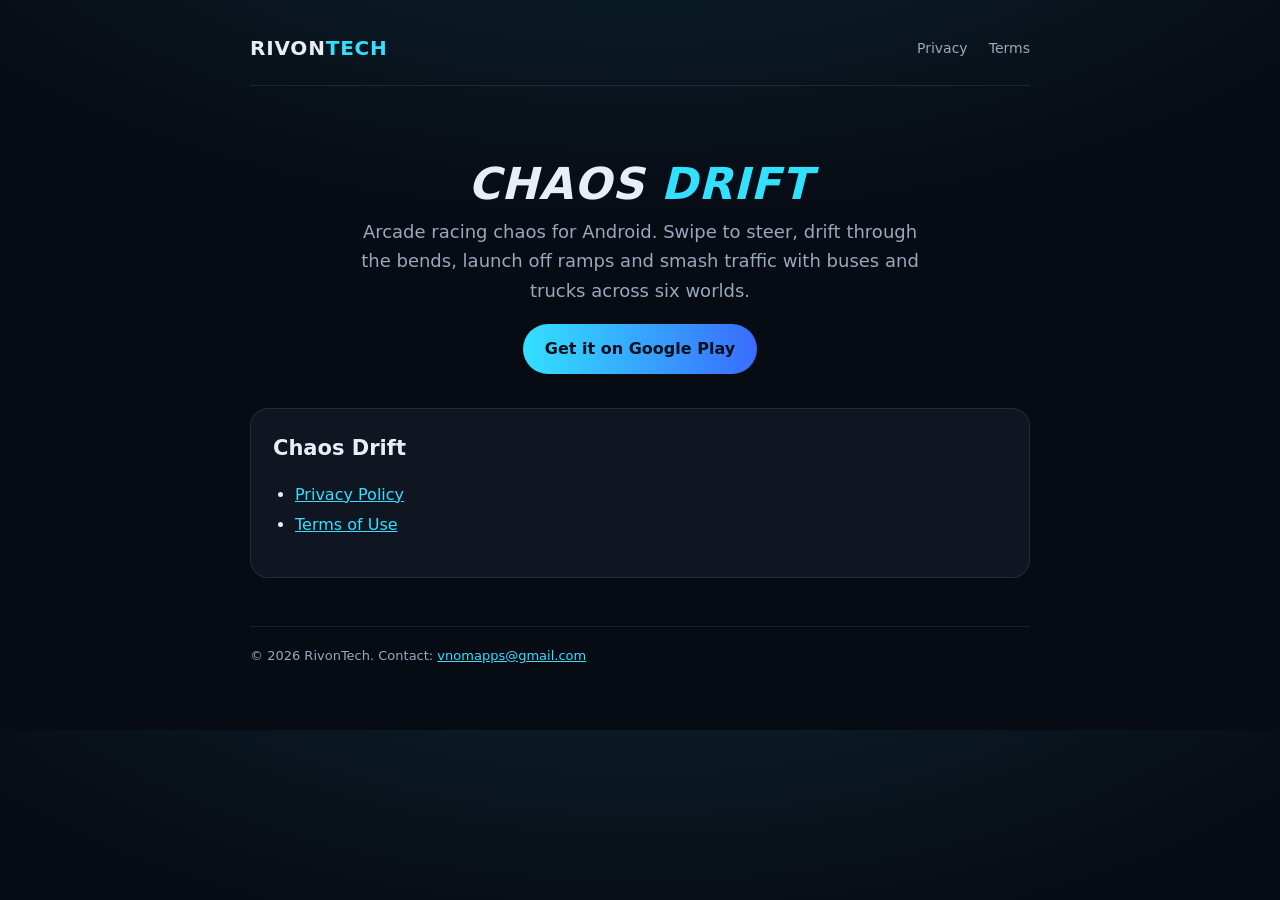
==== index.html @ 38b8dbb4 "RivonTech site: Chaos Drift privacy policy, terms of use and app-ads.txt Co-Authored-By: Claude Opus" ====
<!doctype html>
<html lang="en">
<head>
  <meta charset="utf-8">
  <meta name="viewport" content="width=device-width, initial-scale=1">
  <title>RivonTech</title>
  <meta name="description" content="RivonTech makes mobile games, including Chaos Drift, an arcade racing game for Android.">
  <link rel="stylesheet" href="styles.css">
</head>
<body>
  <div class="wrap">
    <header class="site">
      <a class="brand" href="./">RIVON<span>TECH</span></a>
      <nav>
        <a href="chaos-drift/privacy-policy.html">Privacy</a>
        <a href="chaos-drift/terms.html">Terms</a>
      </nav>
    </header>

    <section class="hero">
      <h1>CHAOS <b>DRIFT</b></h1>
      <p>Arcade racing chaos for Android. Swipe to steer, drift through the bends, launch off ramps and smash traffic with buses and trucks across six worlds.</p>
      <a class="button" href="https://play.google.com/store/apps/details?id=com.rivontech.chaosdrift">Get it on Google Play</a>
    </section>

    <div class="card">
      <h2 style="margin-top:0">Chaos Drift</h2>
      <ul>
        <li><a href="chaos-drift/privacy-policy.html">Privacy Policy</a></li>
        <li><a href="chaos-drift/terms.html">Terms of Use</a></li>
      </ul>
    </div>

    <footer>
      &copy; 2026 RivonTech. Contact: <a href="mailto:vnomapps@gmail.com">vnomapps@gmail.com</a>
    </footer>
  </div>
</body>
</html>
---- styles.css ----
:root {
  --bg: #070b14;
  --panel: #0f1622;
  --line: rgba(255, 255, 255, 0.09);
  --text: #e8eef6;
  --dim: #9aa8bb;
  --accent: #33e0ff;
  --accent2: #3a6cff;
}

* { box-sizing: border-box; }

html { -webkit-text-size-adjust: 100%; }

body {
  margin: 0;
  background: radial-gradient(1200px 600px at 50% -200px, rgba(51, 224, 255, 0.14), transparent 70%), var(--bg);
  color: var(--text);
  font: 16px/1.65 system-ui, -apple-system, "Segoe UI", Roboto, sans-serif;
}

a { color: var(--accent); }

.wrap { max-width: 820px; margin: 0 auto; padding: 32px 20px 64px; }

header.site {
  display: flex;
  align-items: center;
  justify-content: space-between;
  gap: 12px;
  padding-bottom: 20px;
  border-bottom: 1px solid var(--line);
  margin-bottom: 32px;
}

.brand { font-weight: 800; font-size: 20px; letter-spacing: 0.04em; color: var(--text); text-decoration: none; }
.brand span { color: var(--accent); }

nav a { color: var(--dim); text-decoration: none; margin-left: 16px; font-size: 14px; }
nav a:hover { color: var(--text); }

h1 { font-size: 34px; line-height: 1.2; margin: 0 0 6px; }
h2 { font-size: 21px; margin: 36px 0 8px; }
h3 { font-size: 17px; margin: 22px 0 6px; }

.meta { color: var(--dim); font-size: 14px; margin-bottom: 28px; }

.card {
  background: var(--panel);
  border: 1px solid var(--line);
  border-radius: 18px;
  padding: 22px;
  margin: 18px 0;
}

.hero { text-align: center; padding: 40px 0 16px; }
.hero h1 { font-size: 44px; font-style: italic; letter-spacing: 0.02em; }
.hero h1 b { color: var(--accent); }
.hero p { color: var(--dim); font-size: 18px; margin: 6px auto 0; max-width: 560px; }

.button {
  display: inline-block;
  margin: 18px 8px 0;
  padding: 12px 22px;
  border-radius: 999px;
  background: linear-gradient(90deg, var(--accent), var(--accent2));
  color: #04101c;
  font-weight: 700;
  text-decoration: none;
}
.button.secondary { background: transparent; border: 1px solid var(--line); color: var(--text); }

ul { padding-left: 22px; }
li { margin: 4px 0; }

table { width: 100%; border-collapse: collapse; font-size: 15px; }
th, td { text-align: left; padding: 10px 8px; border-bottom: 1px solid var(--line); vertical-align: top; }
th { color: var(--dim); font-weight: 600; }

footer { color: var(--dim); font-size: 13px; border-top: 1px solid var(--line); margin-top: 48px; padding-top: 18px; }

@media (max-width: 560px) {
  h1 { font-size: 28px; }
  .hero h1 { font-size: 34px; }
  nav a { margin-left: 10px; }
  th, td { padding: 8px 4px; }
}
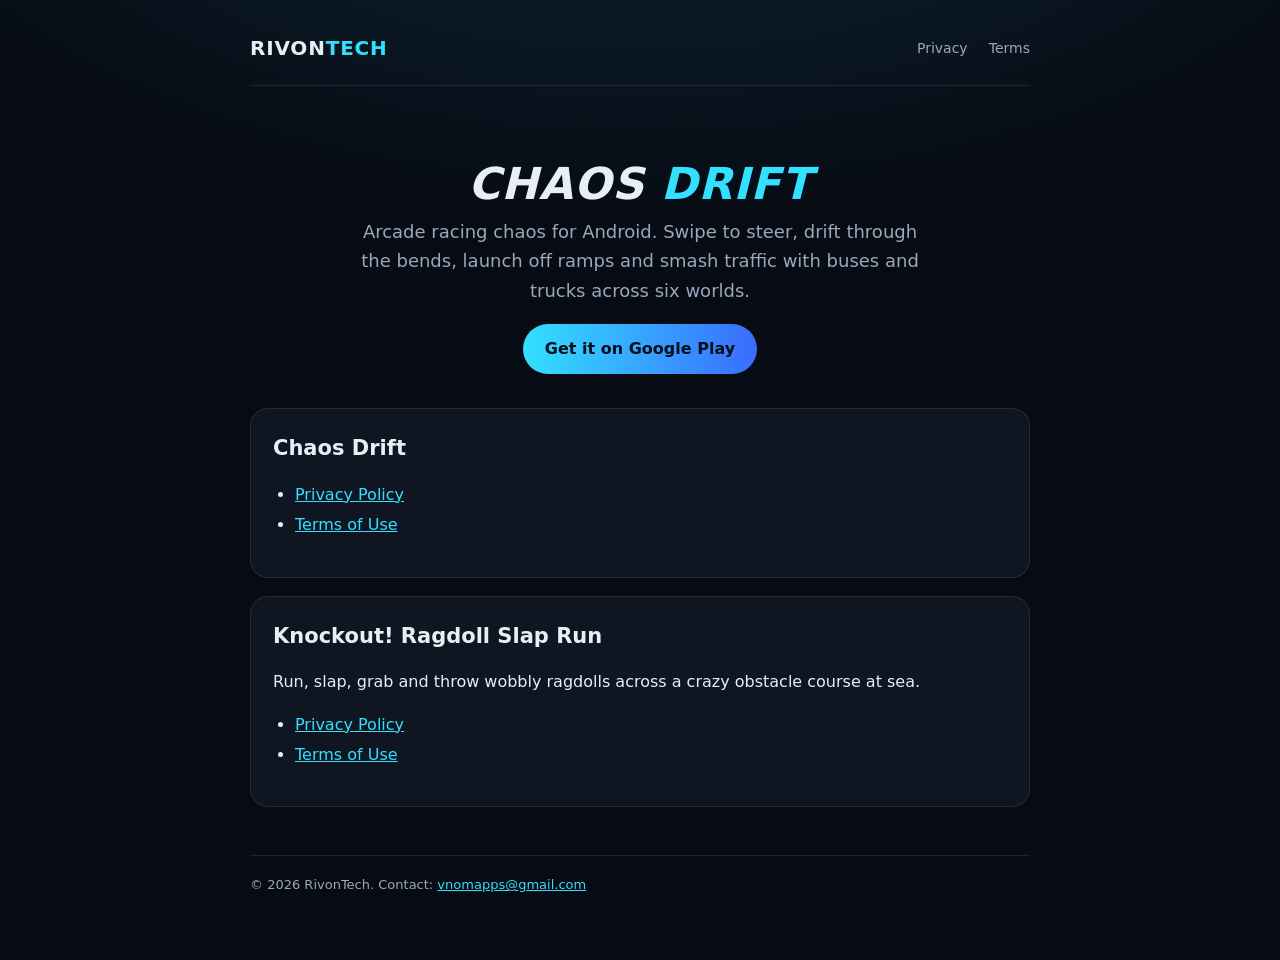
==== commit 1db5e516: "Add Knockout! privacy policy and terms of use Co-Authored-By: Claude Opus 5.5 <noreply@anthropic.com" ====
--- a/index.html
+++ b/index.html
@@ -4,7 +4,7 @@
   <meta charset="utf-8">
   <meta name="viewport" content="width=device-width, initial-scale=1">
   <title>RivonTech</title>
-  <meta name="description" content="RivonTech makes mobile games, including Chaos Drift, an arcade racing game for Android.">
+  <meta name="description" content="RivonTech makes mobile games for Android, including Chaos Drift and Knockout! Ragdoll Slap Run.">
   <link rel="stylesheet" href="styles.css">
 </head>
 <body>
@@ -31,6 +31,15 @@
       </ul>
     </div>
 
+    <div class="card">
+      <h2 style="margin-top:0">Knockout! Ragdoll Slap Run</h2>
+      <p>Run, slap, grab and throw wobbly ragdolls across a crazy obstacle course at sea.</p>
+      <ul>
+        <li><a href="knockout/privacy-policy.html">Privacy Policy</a></li>
+        <li><a href="knockout/terms.html">Terms of Use</a></li>
+      </ul>
+    </div>
+
     <footer>
       &copy; 2026 RivonTech. Contact: <a href="mailto:vnomapps@gmail.com">vnomapps@gmail.com</a>
     </footer>
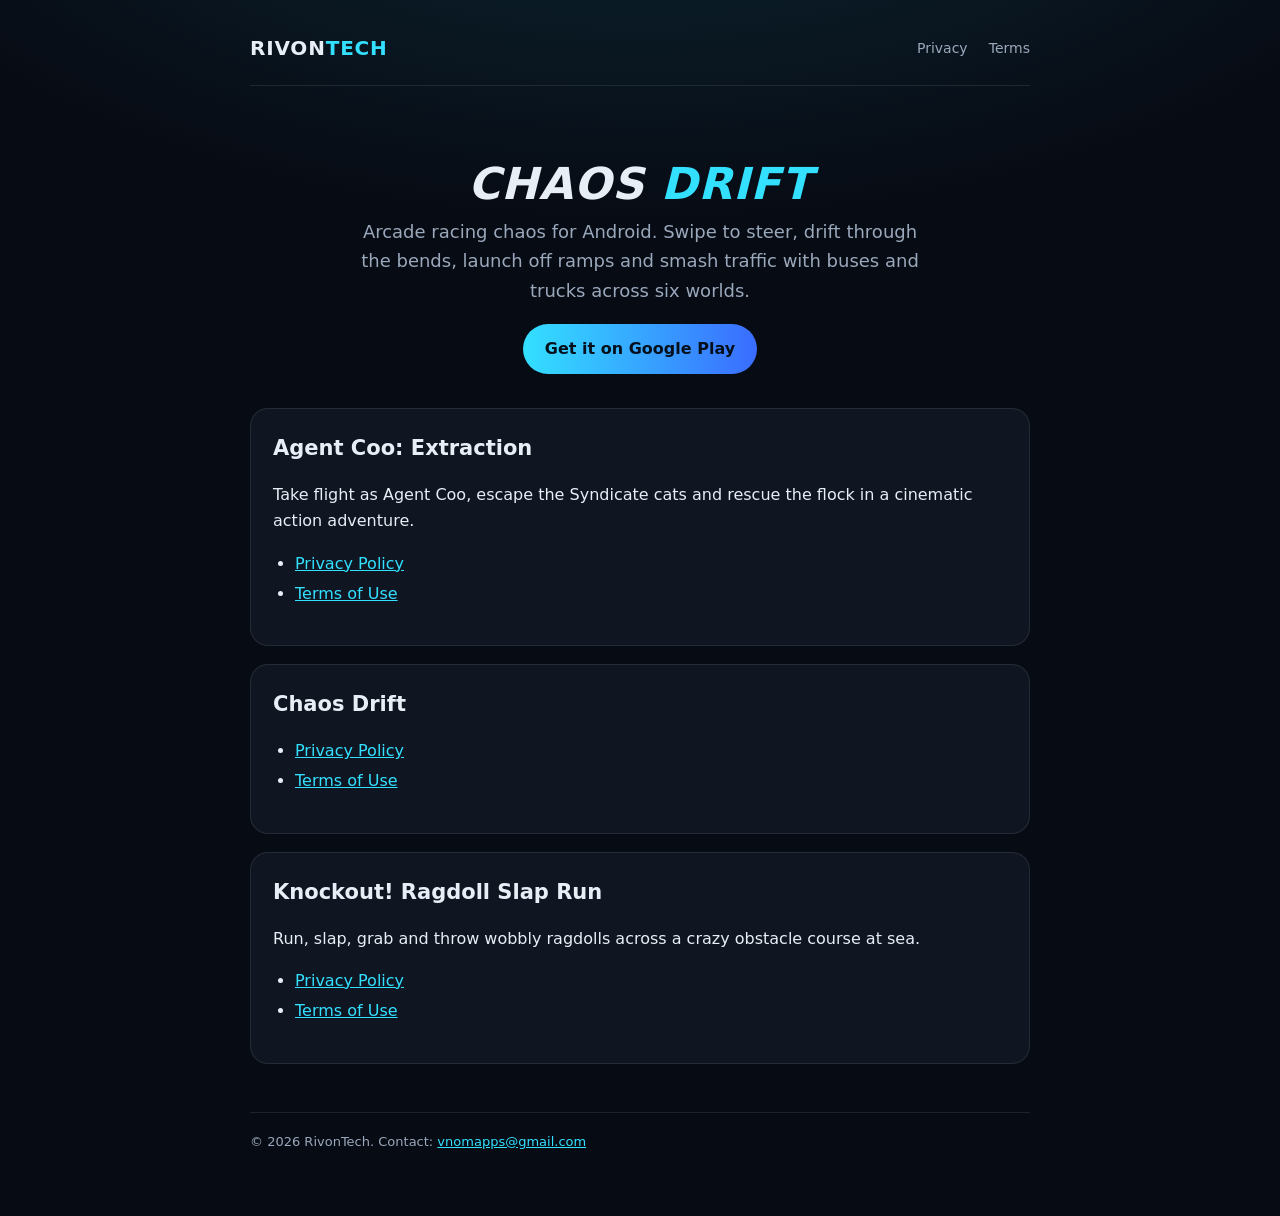
==== commit 267f1587: "Add Agent Coo privacy policy and terms" ====
--- a/index.html
+++ b/index.html
@@ -4,7 +4,7 @@
   <meta charset="utf-8">
   <meta name="viewport" content="width=device-width, initial-scale=1">
   <title>RivonTech</title>
-  <meta name="description" content="RivonTech makes mobile games for Android, including Chaos Drift and Knockout! Ragdoll Slap Run.">
+  <meta name="description" content="RivonTech makes mobile games for Android, including Agent Coo: Extraction, Chaos Drift and Knockout! Ragdoll Slap Run.">
   <link rel="stylesheet" href="styles.css">
 </head>
 <body>
@@ -22,6 +22,15 @@
       <p>Arcade racing chaos for Android. Swipe to steer, drift through the bends, launch off ramps and smash traffic with buses and trucks across six worlds.</p>
       <a class="button" href="https://play.google.com/store/apps/details?id=com.rivontech.chaosdrift">Get it on Google Play</a>
     </section>
+
+    <div class="card">
+      <h2 style="margin-top:0">Agent Coo: Extraction</h2>
+      <p>Take flight as Agent Coo, escape the Syndicate cats and rescue the flock in a cinematic action adventure.</p>
+      <ul>
+        <li><a href="agent-coo/privacy-policy.html">Privacy Policy</a></li>
+        <li><a href="agent-coo/terms.html">Terms of Use</a></li>
+      </ul>
+    </div>
 
     <div class="card">
       <h2 style="margin-top:0">Chaos Drift</h2>
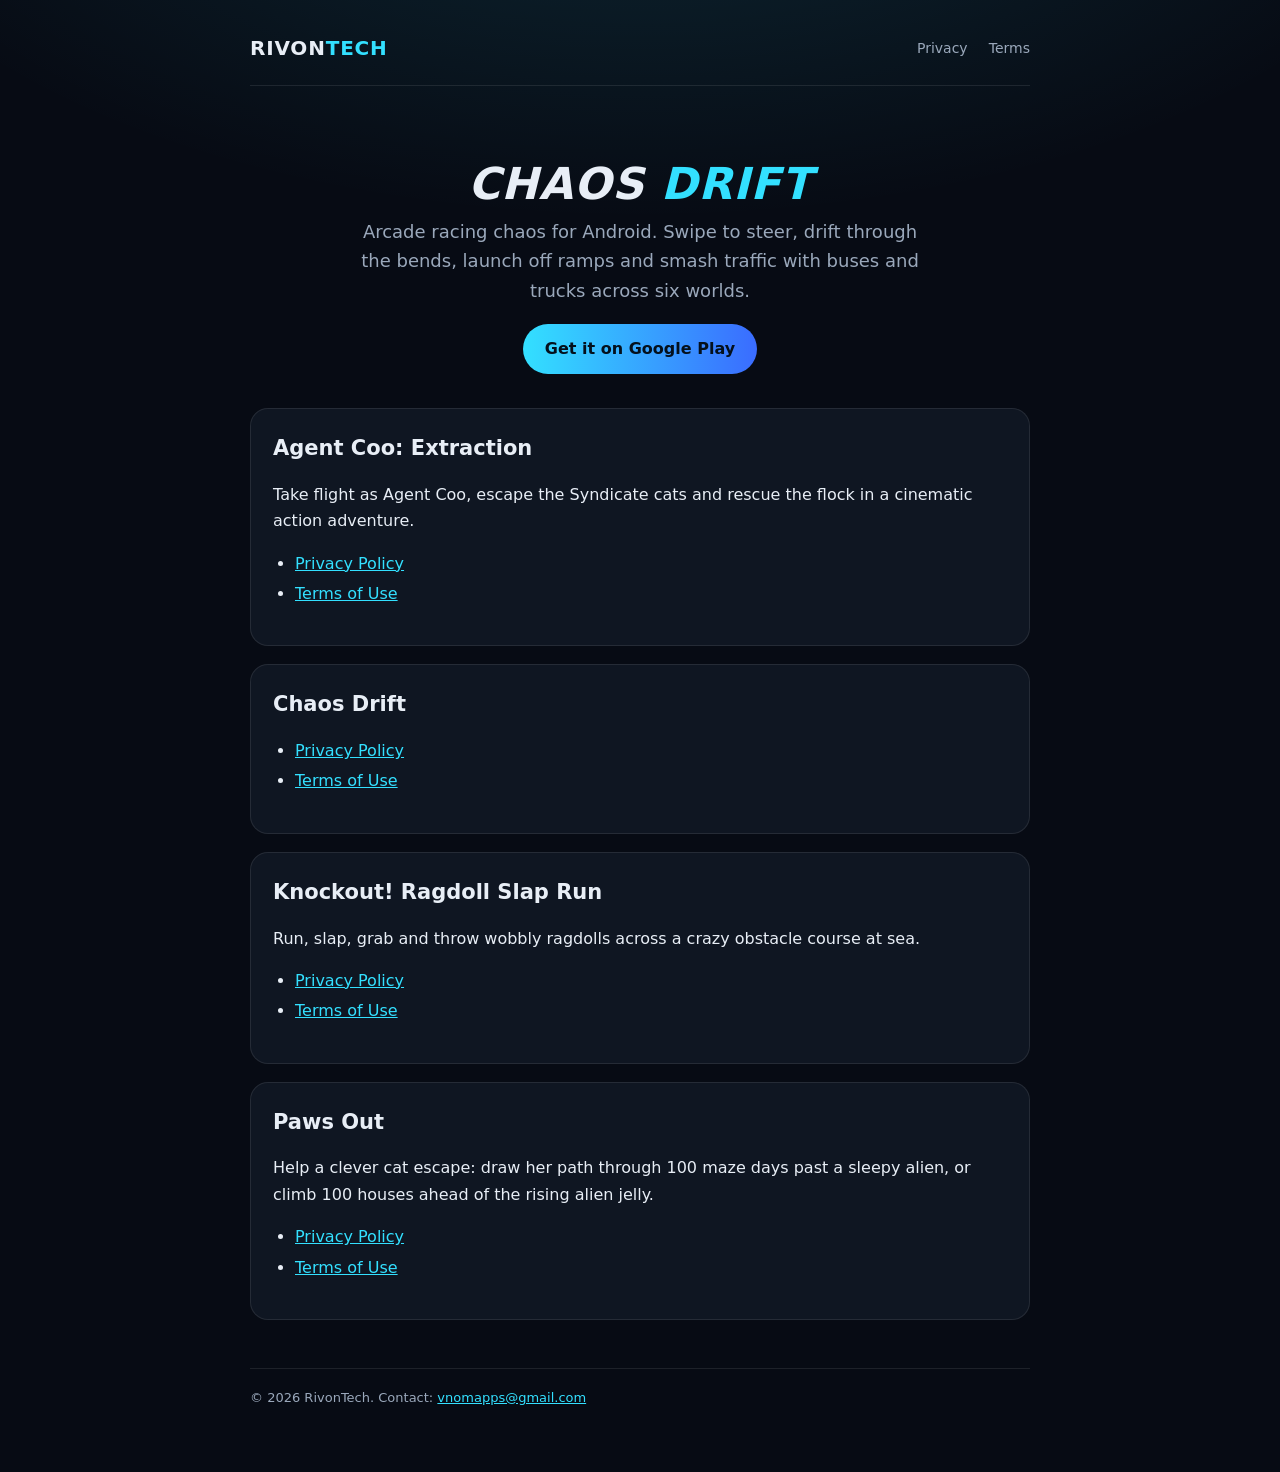
==== commit 641256b9: "Add Paws Out privacy policy and terms of use Co-Authored-By: Claude Opus 5.5 <noreply@anthropic.com>" ====
--- a/index.html
+++ b/index.html
@@ -4,7 +4,7 @@
   <meta charset="utf-8">
   <meta name="viewport" content="width=device-width, initial-scale=1">
   <title>RivonTech</title>
-  <meta name="description" content="RivonTech makes mobile games for Android, including Agent Coo: Extraction, Chaos Drift and Knockout! Ragdoll Slap Run.">
+  <meta name="description" content="RivonTech makes mobile games for Android, including Agent Coo: Extraction, Chaos Drift, Knockout! Ragdoll Slap Run and Paws Out.">
   <link rel="stylesheet" href="styles.css">
 </head>
 <body>
@@ -49,6 +49,15 @@
       </ul>
     </div>
 
+    <div class="card">
+      <h2 style="margin-top:0">Paws Out</h2>
+      <p>Help a clever cat escape: draw her path through 100 maze days past a sleepy alien, or climb 100 houses ahead of the rising alien jelly.</p>
+      <ul>
+        <li><a href="paws-out/privacy-policy.html">Privacy Policy</a></li>
+        <li><a href="paws-out/terms.html">Terms of Use</a></li>
+      </ul>
+    </div>
+
     <footer>
       &copy; 2026 RivonTech. Contact: <a href="mailto:vnomapps@gmail.com">vnomapps@gmail.com</a>
     </footer>
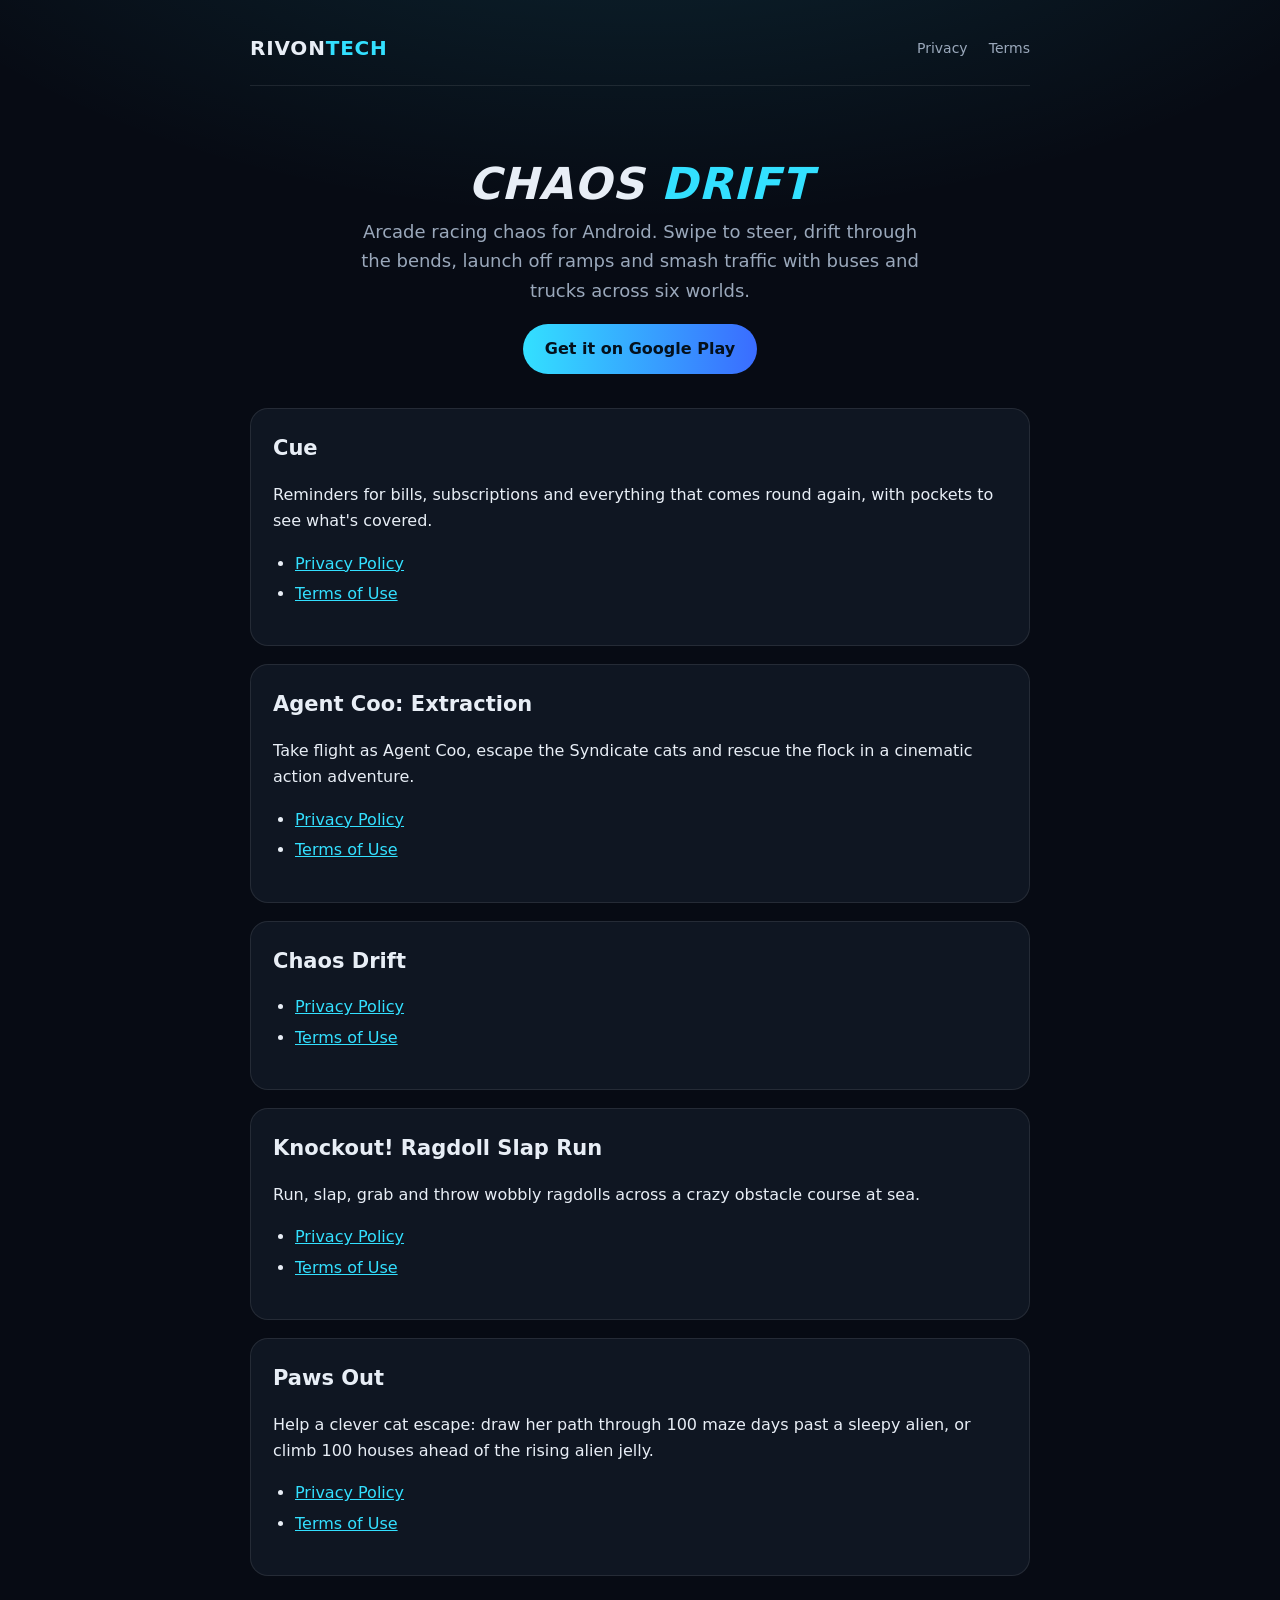
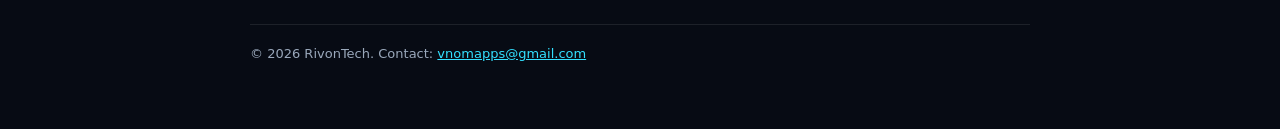
==== commit 395a6d54: "Add Cue privacy policy and terms of use Co-Authored-By: Claude Opus 5.5 <noreply@anthropic.com>" ====
--- a/index.html
+++ b/index.html
@@ -4,7 +4,7 @@
   <meta charset="utf-8">
   <meta name="viewport" content="width=device-width, initial-scale=1">
   <title>RivonTech</title>
-  <meta name="description" content="RivonTech makes mobile games for Android, including Agent Coo: Extraction, Chaos Drift, Knockout! Ragdoll Slap Run and Paws Out.">
+  <meta name="description" content="RivonTech makes mobile apps and games, including Cue, Agent Coo: Extraction, Chaos Drift, Knockout! Ragdoll Slap Run and Paws Out.">
   <link rel="stylesheet" href="styles.css">
 </head>
 <body>
@@ -22,6 +22,15 @@
       <p>Arcade racing chaos for Android. Swipe to steer, drift through the bends, launch off ramps and smash traffic with buses and trucks across six worlds.</p>
       <a class="button" href="https://play.google.com/store/apps/details?id=com.rivontech.chaosdrift">Get it on Google Play</a>
     </section>
+
+    <div class="card">
+      <h2 style="margin-top:0">Cue</h2>
+      <p>Reminders for bills, subscriptions and everything that comes round again, with pockets to see what's covered.</p>
+      <ul>
+        <li><a href="cue/privacy-policy.html">Privacy Policy</a></li>
+        <li><a href="cue/terms.html">Terms of Use</a></li>
+      </ul>
+    </div>
 
     <div class="card">
       <h2 style="margin-top:0">Agent Coo: Extraction</h2>
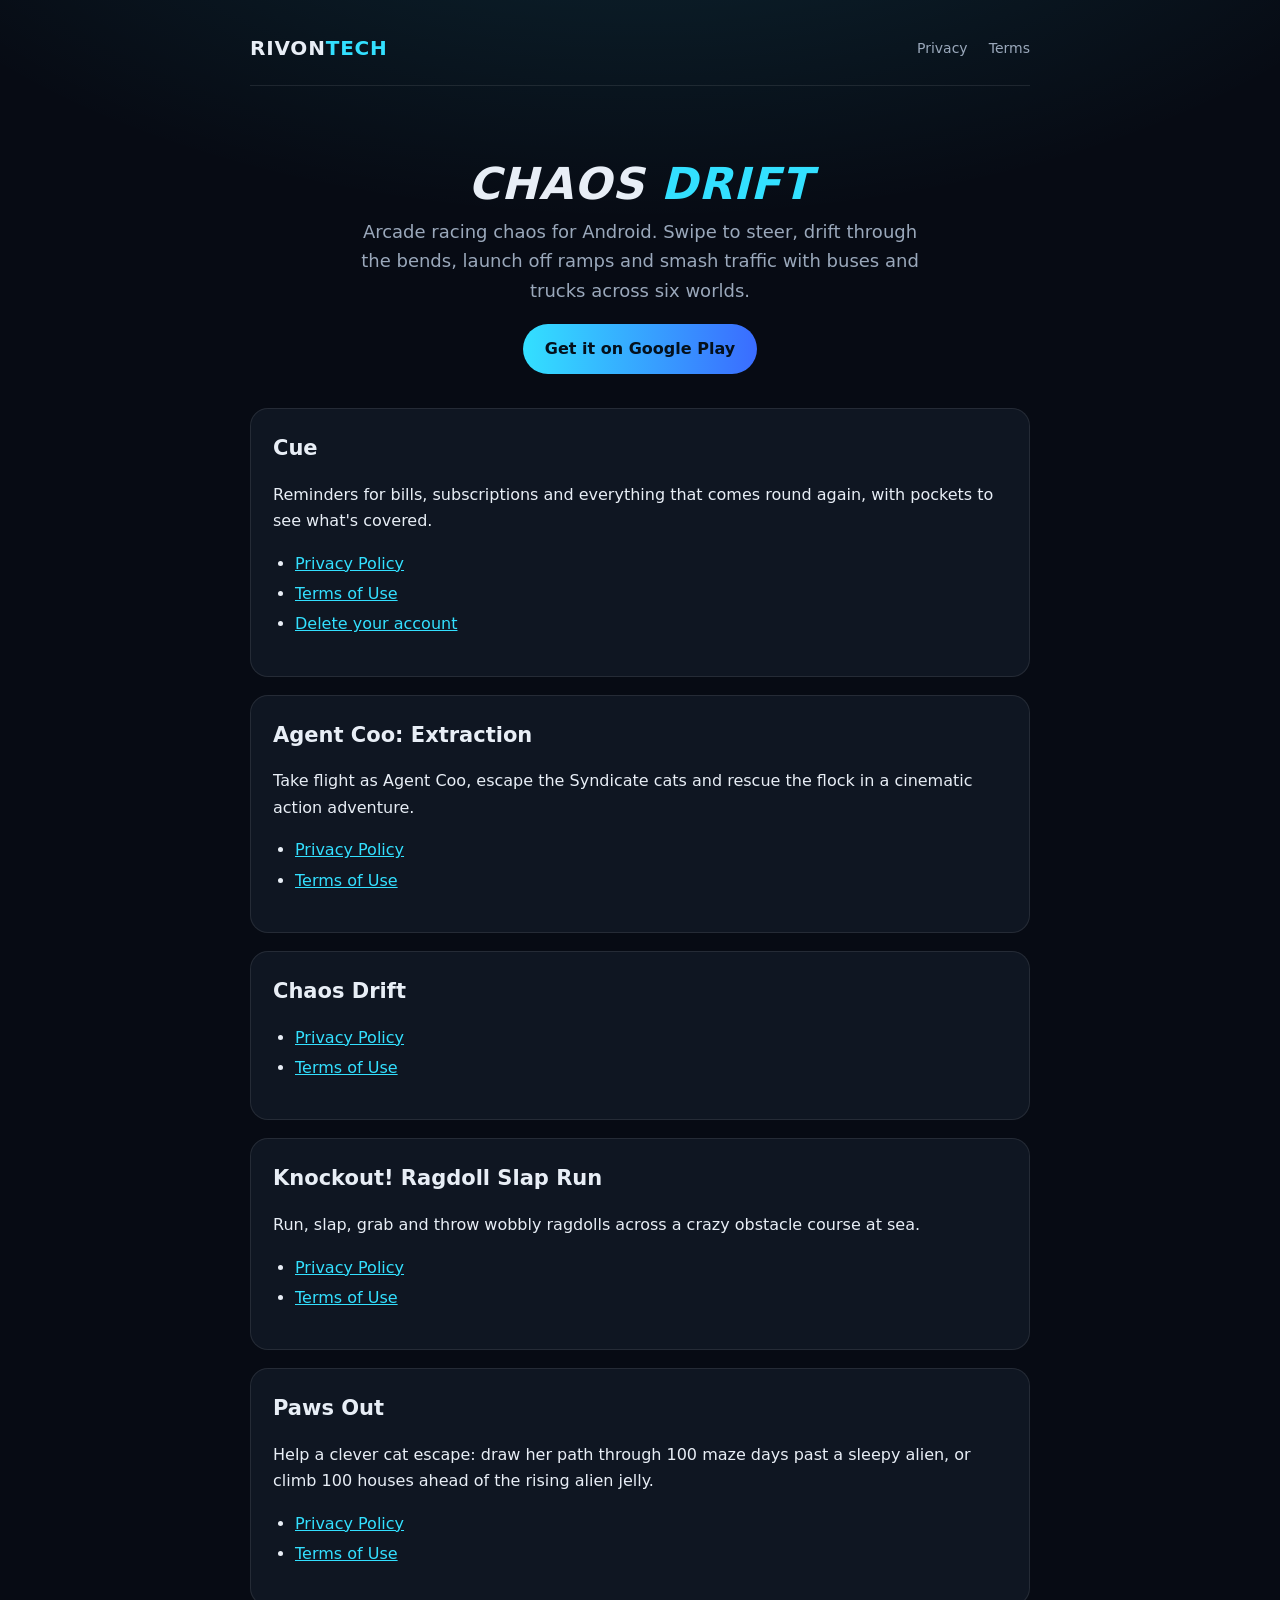
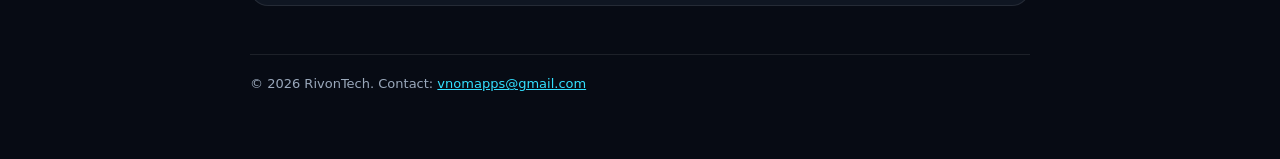
==== commit 831eba18: "Add Cue account deletion page Co-Authored-By: Claude Opus 5.5 <noreply@anthropic.com>" ====
--- a/index.html
+++ b/index.html
@@ -29,6 +29,7 @@
       <ul>
         <li><a href="cue/privacy-policy.html">Privacy Policy</a></li>
         <li><a href="cue/terms.html">Terms of Use</a></li>
+        <li><a href="cue/delete-account.html">Delete your account</a></li>
       </ul>
     </div>
 
